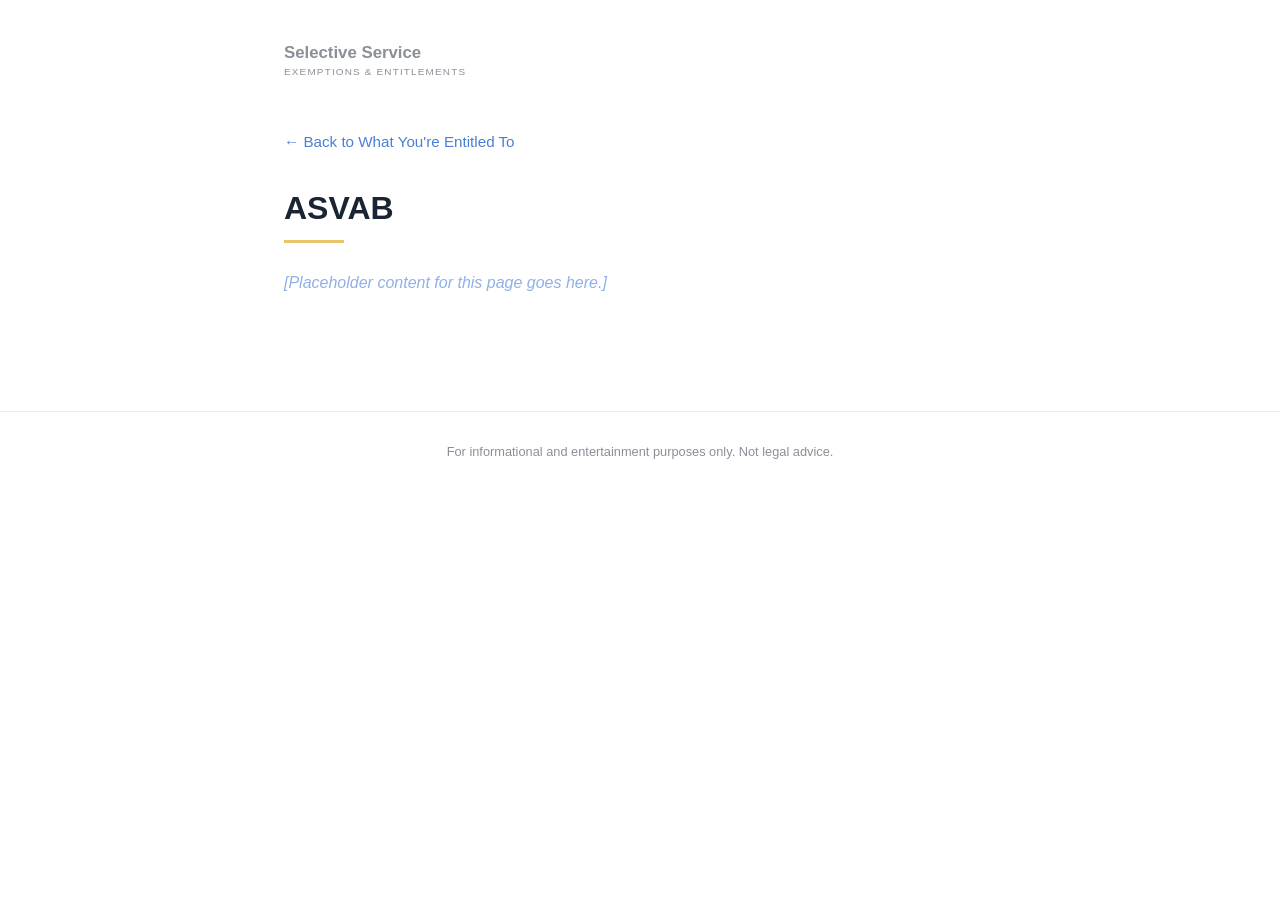
==== pages/asvab.html @ ed90441a "Build Selective Service Exemptions & Entitlements site Home page with hero, entitlement cards, draft" ====
<!DOCTYPE html>
<html lang="en">
<head>
  <meta charset="UTF-8">
  <meta name="viewport" content="width=device-width, initial-scale=1.0">
  <title>ASVAB | Selective Service Exemptions &amp; Entitlements</title>
  <link rel="stylesheet" href="../style.css">
</head>
<body>
  <header class="site-header">
    <div class="wrap">
      <a href="../index.html">
        <p class="brand-title">Selective Service</p>
        <p class="brand-sub">Exemptions &amp; Entitlements</p>
      </a>
    </div>
  </header>
  <main class="page">
    <div class="wrap">
      <a class="back" href="../index.html#entitled">&larr; Back to What You're Entitled To</a>
      <h1>ASVAB</h1>
      <div class="accent"></div>
      <p class="placeholder-text">[Placeholder content for this page goes here.]</p>
    </div>
  </main>
  <footer>
    <div class="wrap">For informational and entertainment purposes only. Not legal advice.</div>
  </footer>
</body>
</html>
---- style.css ----
:root {
  --navy: #1b2433;
  --gray: #8a8f98;
  --gold: #e8c46a;
  --gold-text: #c9971f;
  --blue: #4a7fd6;
  --blue-soft: #8fb0e8;
  --teal: #0f5566;
  --line: #ececec;
  --bg: #ffffff;
}

* { box-sizing: border-box; }

body {
  margin: 0;
  font-family: -apple-system, BlinkMacSystemFont, "Segoe UI", Roboto, Helvetica, Arial, sans-serif;
  color: var(--navy);
  background: var(--bg);
  line-height: 1.5;
}

a { color: inherit; }

.wrap { max-width: 760px; margin: 0 auto; padding: 0 24px; }

/* Header */
.site-header { padding: 40px 0 0; }
.site-header a { text-decoration: none; }
.brand-title { font-size: 1.05rem; font-weight: 700; color: var(--gray); margin: 0; }
.brand-sub { font-size: 0.62rem; letter-spacing: 0.12em; text-transform: uppercase; color: var(--gray); margin: 0; }

/* Hero */
.hero { text-align: center; padding: 60px 0 80px; }
.hero-img { width: 170px; height: auto; display: block; margin: 0 auto 18px; }
.hero h1 { font-size: 2.2rem; font-weight: 800; color: #9a9ea6; margin: 0 0 22px; }
.hero .tagline { color: var(--gold-text); font-size: 1rem; margin: 0 0 10px; }
.hero .lede { color: var(--blue-soft); font-size: 0.95rem; margin: 0; }

/* Section heading */
.section-title { text-align: center; font-size: 1.9rem; font-weight: 700; margin: 0 0 14px; }
.section-intro { text-align: center; color: var(--blue-soft); font-style: italic; max-width: 520px; margin: 0 auto 40px; }

/* Cards */
.cards {
  display: grid;
  grid-template-columns: 1fr 1fr;
  gap: 22px;
  margin-bottom: 100px;
}
.card {
  display: block;
  min-height: 150px;
  padding: 26px 24px;
  background: #fff;
  border-top: 3px solid var(--gold);
  border-radius: 4px;
  box-shadow: 0 2px 10px rgba(0, 0, 0, 0.07);
  text-decoration: none;
  transition: transform 0.15s ease, box-shadow 0.15s ease;
}
.card:hover { transform: translateY(-2px); box-shadow: 0 6px 18px rgba(0, 0, 0, 0.1); }
.card h3 { margin: 0 0 10px; font-size: 1.05rem; font-weight: 700; line-height: 1.4; }
.card p { margin: 0; font-size: 0.9rem; color: #555; }
.card.placeholder h3, .card.placeholder p { color: var(--blue-soft); }

/* Calculator */
.calc {
  border: 1.5px solid var(--blue);
  border-radius: 18px;
  padding: 36px 34px;
  margin-bottom: 100px;
}
.calc h2 { margin: 0 0 24px; font-size: 1.4rem; text-align: center; }
.field { margin-bottom: 26px; }
.field label { display: block; color: var(--gray); font-size: 0.95rem; margin-bottom: 8px; }
.field select {
  width: 100%;
  padding: 14px 12px;
  font-size: 1rem;
  border: 1.5px solid var(--blue);
  border-radius: 10px;
  background: #fff;
  color: var(--navy);
  appearance: none;
  -webkit-appearance: none;
  background-image: linear-gradient(45deg, transparent 50%, var(--blue) 50%), linear-gradient(135deg, var(--blue) 50%, transparent 50%);
  background-position: calc(100% - 20px) 50%, calc(100% - 14px) 50%;
  background-size: 6px 6px;
  background-repeat: no-repeat;
}
.btn {
  display: block;
  width: 100%;
  padding: 16px;
  font-size: 1.05rem;
  font-weight: 700;
  color: #fff;
  background: var(--blue);
  border: none;
  border-radius: 10px;
  cursor: pointer;
}
.btn:hover { background: #3a6cc0; }
.result {
  display: none;
  margin-top: 26px;
  padding: 22px;
  border-radius: 12px;
  background: #f5f8fe;
  border-left: 5px solid var(--blue);
}
.result.show { display: block; }
.result .level { font-size: 1.4rem; font-weight: 800; margin: 0 0 8px; }
.result ul { margin: 8px 0 0; padding-left: 20px; }
.result .fine { font-size: 0.8rem; color: var(--gray); margin-top: 14px; }
.level.low { color: #2e8b57; }
.level.medium { color: var(--gold-text); }
.level.high { color: #c0392b; }

/* FAQ */
.faq { margin-bottom: 100px; }
.faq h2 { font-size: 1.6rem; margin: 0 0 20px; }
.faq-item { border-bottom: 1px solid var(--line); }
.faq-q {
  width: 100%;
  display: flex;
  justify-content: space-between;
  align-items: center;
  padding: 18px 0;
  background: none;
  border: none;
  font-size: 1rem;
  font-weight: 600;
  color: var(--navy);
  text-align: left;
  cursor: pointer;
}
.faq-q .icon { font-size: 1.4rem; color: var(--blue); margin-left: 16px; }
.faq-a { display: none; padding: 0 0 18px; color: #555; }
.faq-item.open .faq-a { display: block; }

/* Sub pages */
.page { padding: 50px 0 100px; }
.back { display: inline-block; margin-bottom: 30px; color: var(--blue); text-decoration: none; font-size: 0.95rem; }
.page h1 { font-size: 2rem; margin: 0 0 8px; }
.page .accent { width: 60px; height: 3px; background: var(--gold); margin: 0 0 28px; }
.page .placeholder-text { color: var(--blue-soft); font-style: italic; }

footer { text-align: center; color: var(--gray); font-size: 0.8rem; padding: 30px 0 50px; border-top: 1px solid var(--line); }

@media (max-width: 600px) {
  .cards { grid-template-columns: 1fr; }
  .hero h1 { font-size: 1.8rem; }
  .calc { padding: 26px 20px; }
}
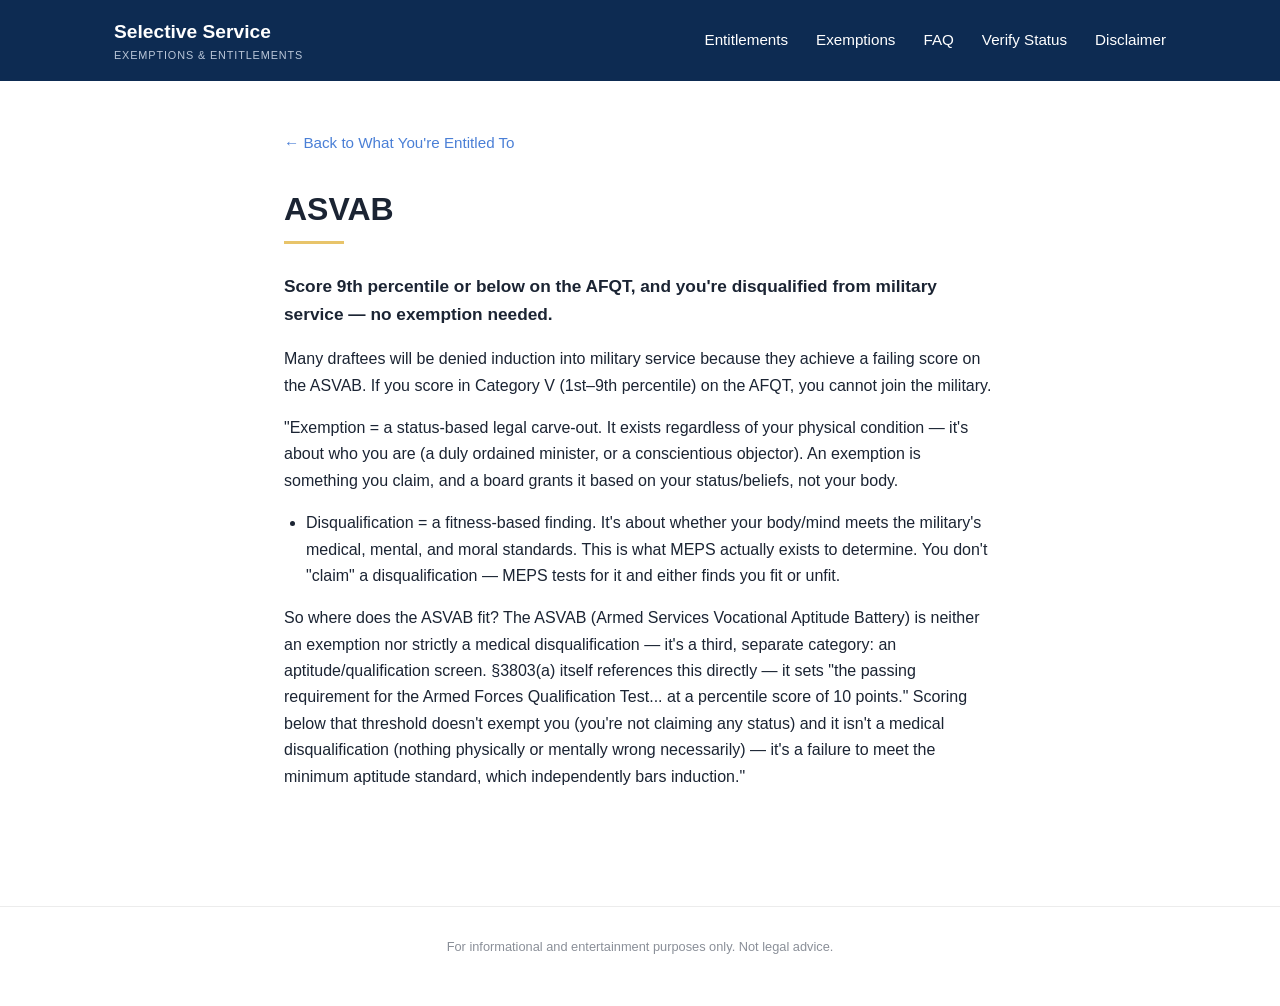
==== commit bf356d62: "Add full content from draft: card pages, hero carousel, nav, Uncle Sam image, calculator Co-Authored" ====
--- a/pages/asvab.html
+++ b/pages/asvab.html
@@ -8,11 +8,18 @@
 </head>
 <body>
   <header class="site-header">
-    <div class="wrap">
-      <a href="../index.html">
+    <div class="wrap header-row">
+      <a class="brand" href="../index.html">
         <p class="brand-title">Selective Service</p>
         <p class="brand-sub">Exemptions &amp; Entitlements</p>
       </a>
+      <nav class="mainnav">
+        <a href="../index.html#entitled">Entitlements</a>
+        <a href="../pages/exemptions.html">Exemptions</a>
+        <a href="../index.html#faq">FAQ</a>
+        <a href="https://www.sss.gov/verify/" target="_blank" rel="noopener">Verify Status</a>
+        <a href="#disclaimer">Disclaimer</a>
+      </nav>
     </div>
   </header>
   <main class="page">
@@ -20,10 +27,18 @@
       <a class="back" href="../index.html#entitled">&larr; Back to What You're Entitled To</a>
       <h1>ASVAB</h1>
       <div class="accent"></div>
-      <p class="placeholder-text">[Placeholder content for this page goes here.]</p>
+      <div class="content">
+<p class="key-note"><strong>Score 9th percentile or below on the AFQT, and you're disqualified from military service — no exemption needed.</strong></p>
+          <p>Many draftees will be denied induction into military service because they achieve a failing score on the ASVAB. If you score in Category V (1st–9th percentile) on the AFQT, you cannot join the military.</p>
+          <p>"Exemption = a status-based legal carve-out. It exists regardless of your physical condition — it's about who you are (a duly ordained minister, or a conscientious objector). An exemption is something you claim, and a board grants it based on your status/beliefs, not your body.</p>
+          <ul>
+            <li>Disqualification = a fitness-based finding. It's about whether your body/mind meets the military's medical, mental, and moral standards. This is what MEPS actually exists to determine. You don't "claim" a disqualification — MEPS tests for it and either finds you fit or unfit.</li>
+          </ul>
+          <p>So where does the ASVAB fit? The ASVAB (Armed Services Vocational Aptitude Battery) is neither an exemption nor strictly a medical disqualification — it's a third, separate category: an aptitude/qualification screen. §3803(a) itself references this directly — it sets "the passing requirement for the Armed Forces Qualification Test... at a percentile score of 10 points." Scoring below that threshold doesn't exempt you (you're not claiming any status) and it isn't a medical disqualification (nothing physically or mentally wrong necessarily) — it's a failure to meet the minimum aptitude standard, which independently bars induction."</p>
+      </div>
     </div>
   </main>
-  <footer>
+  <footer id="disclaimer">
     <div class="wrap">For informational and entertainment purposes only. Not legal advice.</div>
   </footer>
 </body>
--- a/style.css
+++ b/style.css
@@ -25,17 +25,27 @@
 .wrap { max-width: 760px; margin: 0 auto; padding: 0 24px; }
 
 /* Header */
-.site-header { padding: 40px 0 0; }
+.site-header { background: #0d2b52; color: #fff; padding: 18px 0; }
+.header-row { max-width: 1100px; display: flex; align-items: center; justify-content: space-between; gap: 24px; flex-wrap: wrap; }
 .site-header a { text-decoration: none; }
-.brand-title { font-size: 1.05rem; font-weight: 700; color: var(--gray); margin: 0; }
-.brand-sub { font-size: 0.62rem; letter-spacing: 0.12em; text-transform: uppercase; color: var(--gray); margin: 0; }
+.brand-title { font-size: 1.2rem; font-weight: 700; color: #fff; margin: 0; }
+.brand-sub { font-size: 0.68rem; letter-spacing: 0.08em; text-transform: uppercase; color: #b9c6d8; margin: 0; }
+.mainnav { display: flex; gap: 28px; flex-wrap: wrap; }
+.mainnav a { color: #fff; font-size: 0.95rem; font-weight: 500; }
+.mainnav a:hover { color: var(--gold); }
 
 /* Hero */
-.hero { text-align: center; padding: 60px 0 80px; }
-.hero-img { width: 170px; height: auto; display: block; margin: 0 auto 18px; }
-.hero h1 { font-size: 2.2rem; font-weight: 800; color: #9a9ea6; margin: 0 0 22px; }
-.hero .tagline { color: var(--gold-text); font-size: 1rem; margin: 0 0 10px; }
-.hero .lede { color: var(--blue-soft); font-size: 0.95rem; margin: 0; }
+.hero { text-align: center; padding: 60px 0 50px; background: linear-gradient(180deg, #0d2b52 0%, #0a2140 100%); color: #fff; margin-bottom: 70px; }
+.hero-img { width: 140px; height: auto; display: block; margin: 0 auto 18px; }
+.hero-slide { display: none; color: inherit; text-decoration: none; min-height: 130px; }
+.hero-slide.active { display: block; animation: fadeIn 0.5s ease; }
+@keyframes fadeIn { from { opacity: 0; } to { opacity: 1; } }
+.hero h1 { font-size: 2.2rem; font-weight: 800; color: #fff; margin: 0 0 22px; line-height: 1.25; }
+.hero .tagline { color: var(--gold); font-size: 1rem; margin: 0 0 10px; }
+.hero .lede { color: #8fa4bf; font-size: 0.95rem; margin: 0; }
+.dots { display: flex; justify-content: center; gap: 10px; margin-top: 30px; }
+.dots button { width: 9px; height: 9px; padding: 0; border: none; border-radius: 50%; background: #4a628a; cursor: pointer; }
+.dots button.active { background: var(--gold); }
 
 /* Section heading */
 .section-title { text-align: center; font-size: 1.9rem; font-weight: 700; margin: 0 0 14px; }
@@ -147,9 +157,22 @@
 .page .accent { width: 60px; height: 3px; background: var(--gold); margin: 0 0 28px; }
 .page .placeholder-text { color: var(--blue-soft); font-style: italic; }
 
+/* Page content */
+.content p, .content li { line-height: 1.65; }
+.content h4 { font-size: 1.1rem; margin: 30px 0 8px; }
+.content .key-note { font-size: 1.08rem; font-weight: 500; }
+.content ul, .content ol { padding-left: 22px; }
+.content li { margin-bottom: 6px; }
+.purchase-block { margin-top: 34px; padding: 24px; border: 1.5px solid var(--gold); border-radius: 12px; background: #fffbf0; }
+.purchase-blurb { margin: 0 0 16px; }
+.purchase-btn { display: block; width: 100%; padding: 16px; font-size: 1.05rem; font-weight: 700; color: #fff; background: var(--blue); border: none; border-radius: 10px; cursor: pointer; }
+.purchase-btn:disabled { opacity: 0.85; cursor: default; }
+
 footer { text-align: center; color: var(--gray); font-size: 0.8rem; padding: 30px 0 50px; border-top: 1px solid var(--line); }
 
 @media (max-width: 600px) {
+  .mainnav { gap: 16px; }
+  .mainnav a { font-size: 0.85rem; }
   .cards { grid-template-columns: 1fr; }
   .hero h1 { font-size: 1.8rem; }
   .calc { padding: 26px 20px; }
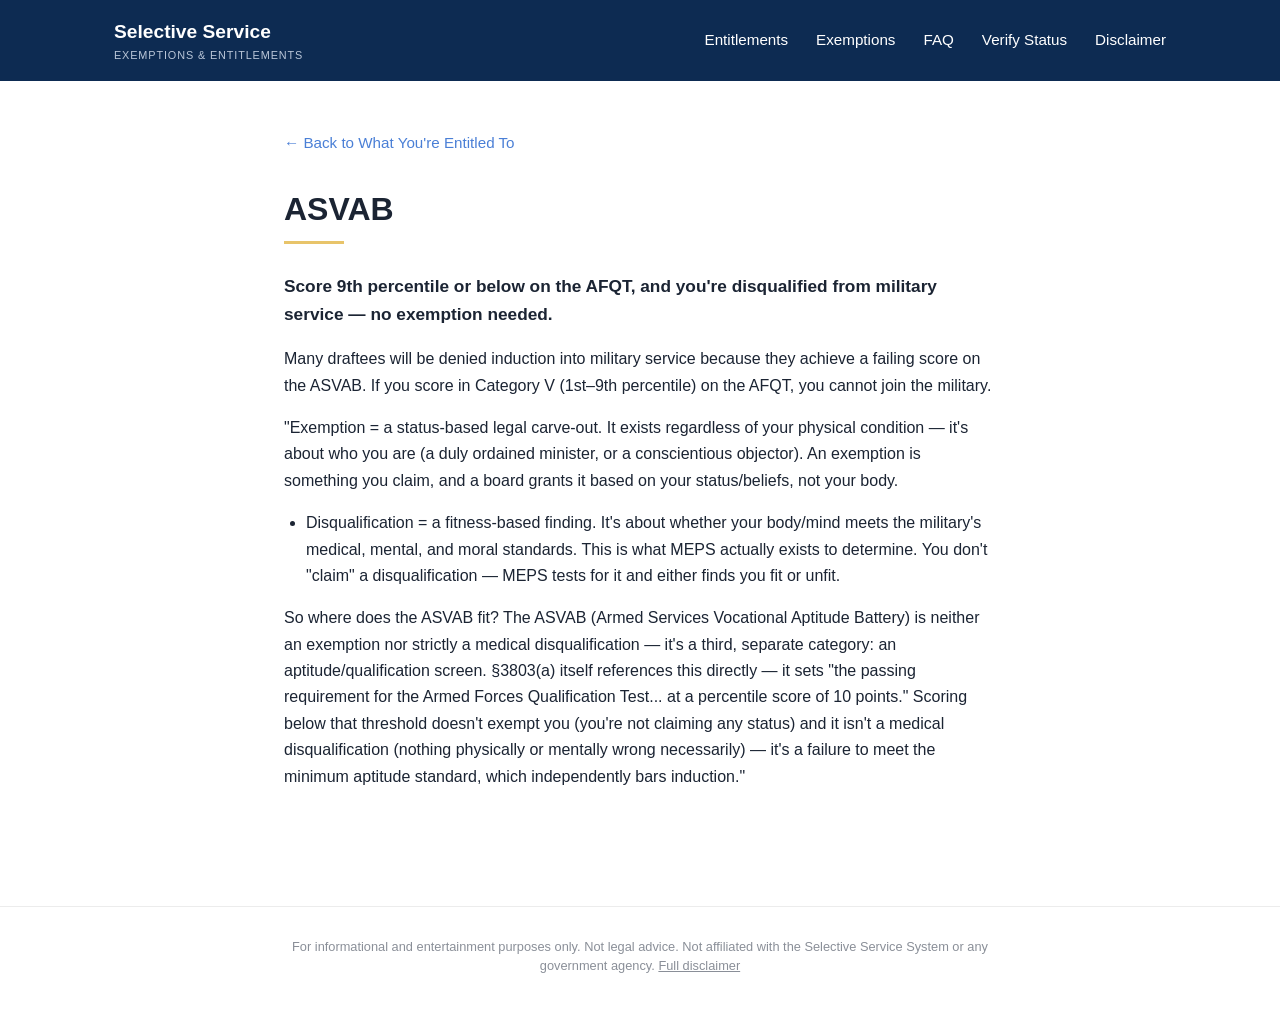
==== commit 3d58e588: "Give FAQ and Disclaimer their own pages; smooth scroll and current-page highlight in menu Co-Authore" ====
--- a/pages/asvab.html
+++ b/pages/asvab.html
@@ -16,9 +16,9 @@
       <nav class="mainnav">
         <a href="../index.html#entitled">Entitlements</a>
         <a href="../pages/exemptions.html">Exemptions</a>
-        <a href="../index.html#faq">FAQ</a>
+        <a href="../pages/faq.html">FAQ</a>
         <a href="https://www.sss.gov/verify/" target="_blank" rel="noopener">Verify Status</a>
-        <a href="#disclaimer">Disclaimer</a>
+        <a href="../pages/disclaimer.html">Disclaimer</a>
       </nav>
     </div>
   </header>
@@ -39,7 +39,7 @@
     </div>
   </main>
   <footer id="disclaimer">
-    <div class="wrap">For informational and entertainment purposes only. Not legal advice.</div>
+    <div class="wrap">For informational and entertainment purposes only. Not legal advice. Not affiliated with the Selective Service System or any government agency. <a href="../pages/disclaimer.html">Full disclaimer</a></div>
   </footer>
 </body>
 </html>
--- a/style.css
+++ b/style.css
@@ -11,6 +11,9 @@
 }
 
 * { box-sizing: border-box; }
+html { scroll-behavior: smooth; }
+.mainnav a.current { color: var(--gold); }
+.content .faq { margin-bottom: 0; }
 
 body {
   margin: 0;
